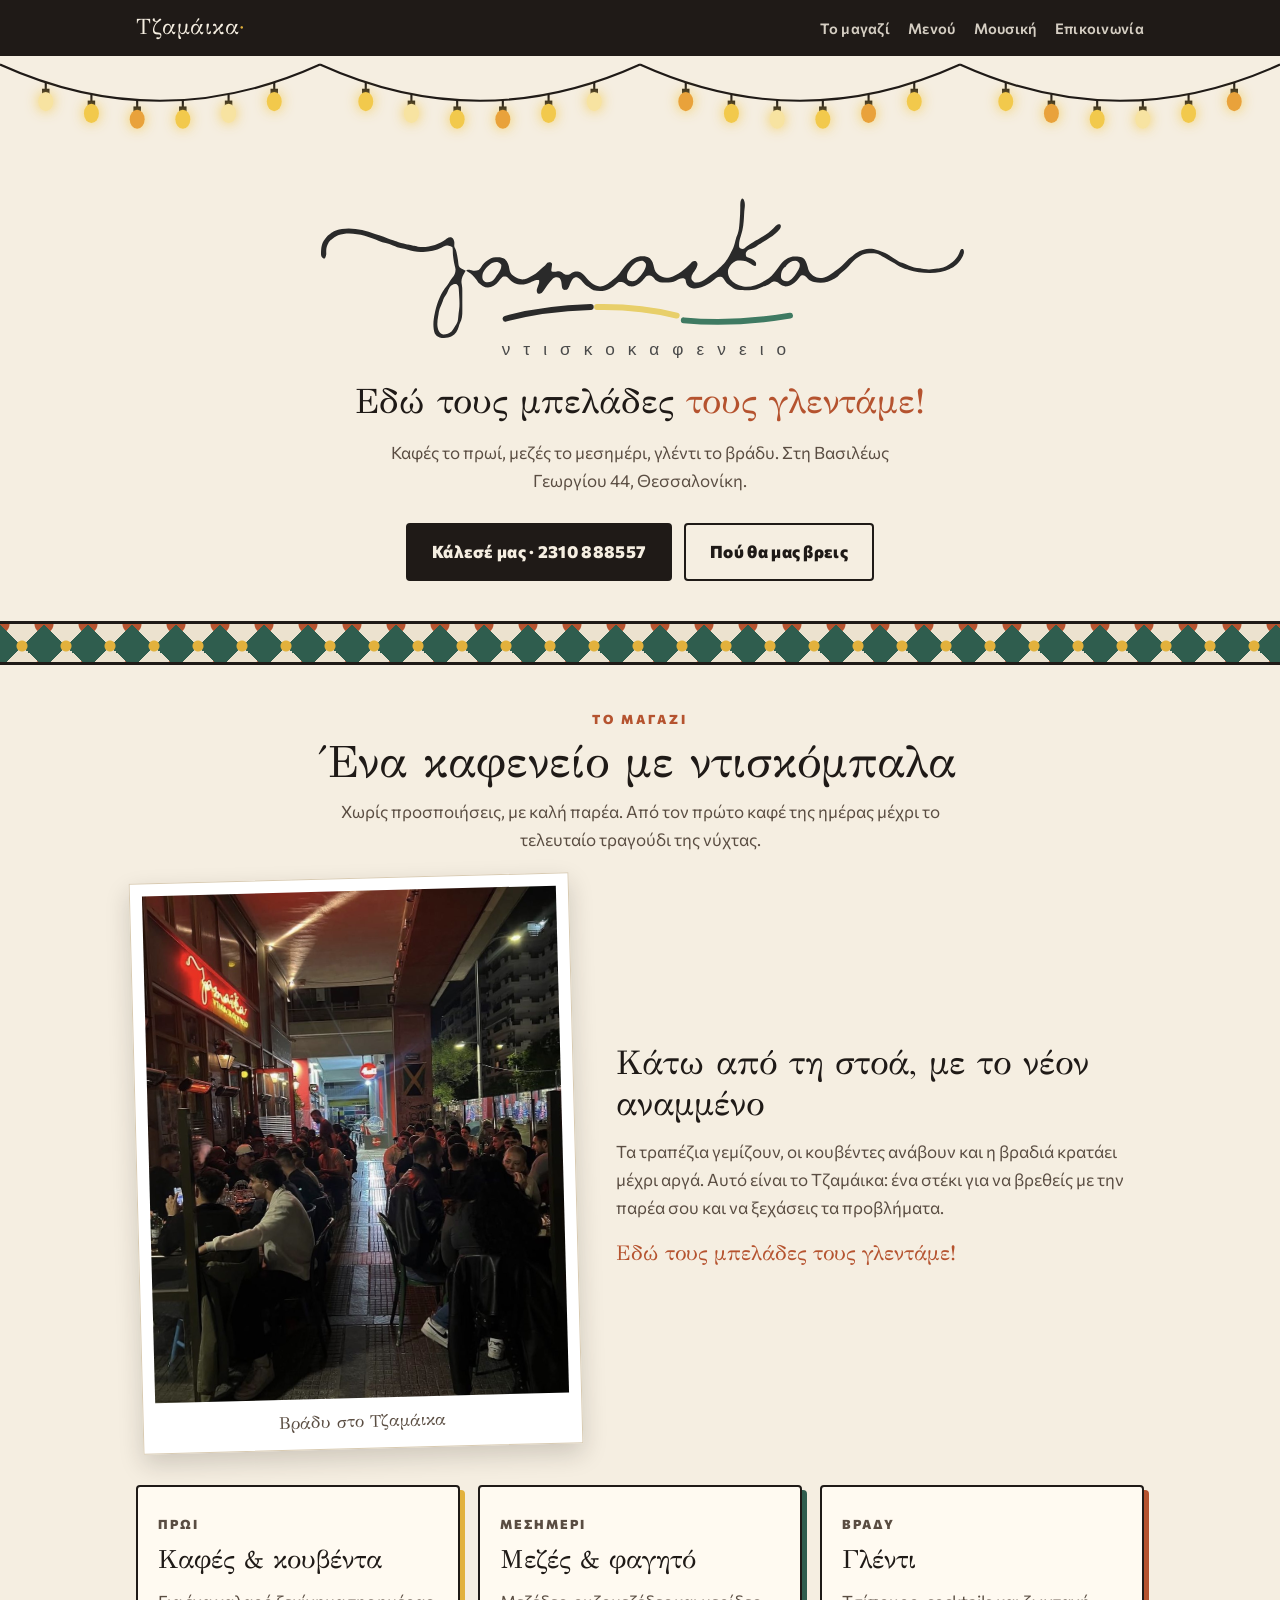
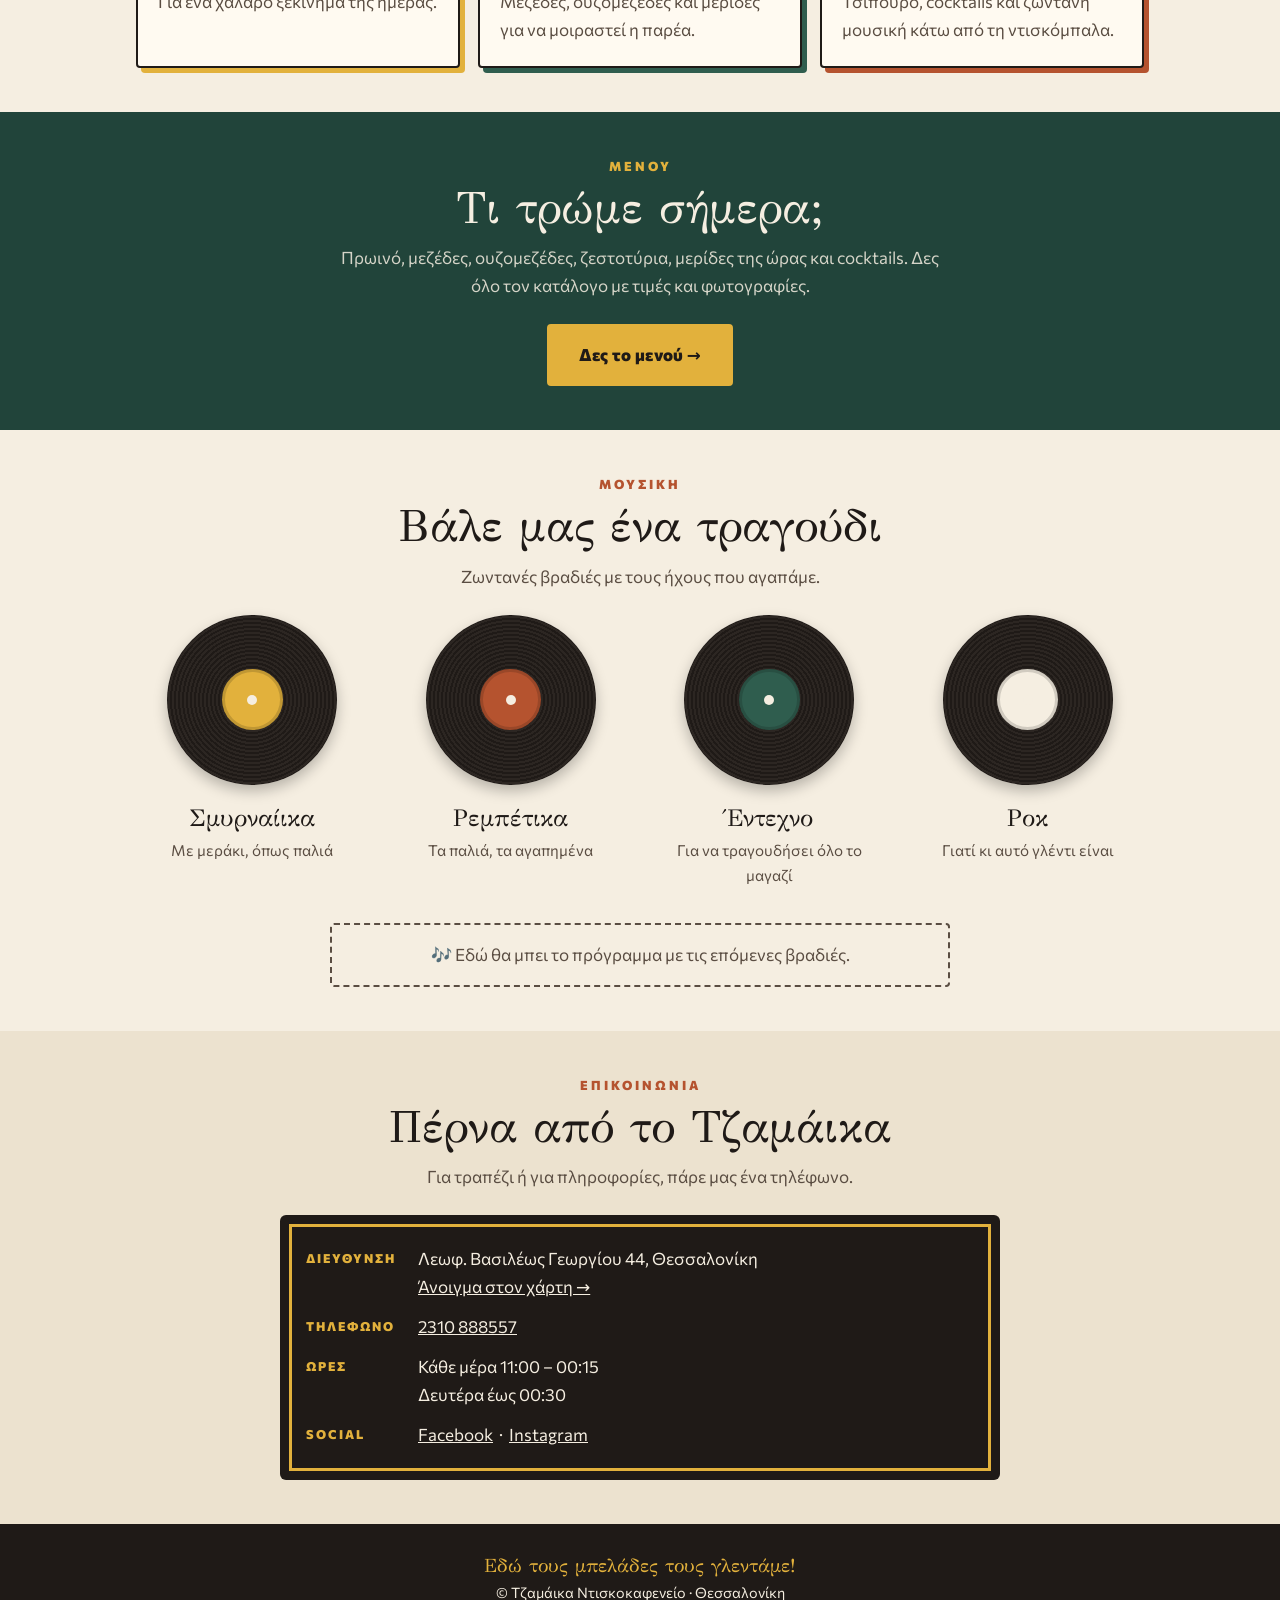
==== index.html @ 94d4e655 "Add files via upload" ====
<!doctype html>
<html lang="el">
<head>
<meta charset="utf-8">
<meta name="viewport" content="width=device-width, initial-scale=1">
<title>Τζαμάικα Ντισκοκαφενείο · Θεσσαλονίκη</title>
<meta name="description" content="Τζαμάικα ντισκοκαφενείο στη Λεωφ. Βασιλέως Γεωργίου 44, Θεσσαλονίκη. Καφές, μεζέδες, φαγητό και ζωντανή λαϊκή μουσική.">
<link rel="preconnect" href="https://fonts.googleapis.com">
<link rel="preconnect" href="https://fonts.gstatic.com" crossorigin>
<link href="https://fonts.googleapis.com/css2?family=GFS+Didot&family=Commissioner:wght@400;600;800&display=swap" rel="stylesheet">
<style>
:root{
    --plaster:#f5eee1; --plaster2:#ece2cf; --ink:#1f1a17; --ink2:#5a4d42;
    --mustard:#e2b13c; --green:#2f5d4e; --green-d:#21443a; --clay:#b5532f; --line:#d9cbb2;
  }
  *{box-sizing:border-box;margin:0;padding:0}
  html{scroll-behavior:smooth}
  body{font-family:"Commissioner",system-ui,sans-serif;background:var(--plaster);color:var(--ink);line-height:1.65;font-size:17px}
  a{color:inherit}
  .wrap{max-width:1040px;margin:0 auto;padding:0 16px}
  .serif{font-family:"GFS Didot",Georgia,serif}

  /* top bar */
  header{position:sticky;top:0;z-index:20;background:var(--ink);color:var(--plaster)}
  header .wrap{display:flex;align-items:center;justify-content:space-between;min-height:56px;gap:10px;flex-wrap:wrap}
  .brand{font-family:"GFS Didot",serif;font-size:1.35rem;text-decoration:none;letter-spacing:.5px}
  .brand b{color:var(--mustard);font-weight:400}
  nav{display:flex;gap:18px;flex-wrap:wrap}
  nav a{text-decoration:none;font-size:.92rem;font-weight:600;letter-spacing:.3px;opacity:.85}
  @media (max-width:520px){header .wrap{justify-content:center;padding-top:6px;padding-bottom:6px}.brand{display:none}nav{gap:14px;justify-content:center}nav a{font-size:.85rem}}
  nav a:hover{opacity:1;color:var(--mustard)}

  /* hero */
  .hero{position:relative;text-align:center;padding:0 0 40px;overflow:hidden}
  .lights{display:block;width:100%;height:90px}
  .lights .b{filter:drop-shadow(0 0 6px rgba(242,201,76,.9))}
  @media (prefers-reduced-motion:no-preference){
    .lights .b{animation:glow 2.4s ease-in-out infinite}
    .lights .b:nth-of-type(3n){animation-delay:.8s}
    .lights .b:nth-of-type(3n+1){animation-delay:1.6s}
  }
  @keyframes glow{50%{opacity:.55}}
  .logo{display:block;width:min(680px,100%);height:auto;margin:18px auto 6px}
  .motto{font-family:"GFS Didot",serif;font-size:clamp(1.5rem,4.5vw,2.2rem);margin:6px 0 8px}
  .motto em{color:var(--clay);font-style:normal}
  .sub{color:var(--ink2);max-width:560px;margin:0 auto 28px}
  .btns{display:flex;gap:12px;justify-content:center;flex-wrap:wrap}
  .btn{display:inline-block;padding:13px 24px;border-radius:4px;text-decoration:none;font-weight:800;letter-spacing:.3px;border:2px solid var(--ink)}
  .btn.primary{background:var(--ink);color:var(--plaster)}
  .btn.primary:hover{background:var(--green)}
  .btn.ghost:hover{background:var(--mustard)}

  /* cement tile band */
  .tiles{height:44px;background-color:var(--plaster2);
    background-image:
      radial-gradient(circle at 50% 50%,var(--mustard) 0 5px,transparent 6px),
      conic-gradient(from 45deg at 50% 50%,var(--green) 0 25%,transparent 0 50%,var(--green) 0 75%,transparent 0),
      radial-gradient(circle at 0 0,var(--clay) 0 9px,transparent 10px),
      radial-gradient(circle at 100% 0,var(--clay) 0 9px,transparent 10px),
      radial-gradient(circle at 0 100%,var(--clay) 0 9px,transparent 10px),
      radial-gradient(circle at 100% 100%,var(--clay) 0 9px,transparent 10px);
    background-size:44px 44px,44px 44px,44px 44px,44px 44px,44px 44px,44px 44px;
    border-top:3px solid var(--ink);border-bottom:3px solid var(--ink)}

  section{padding:44px 0}
  .kicker{display:block;text-align:center;font-size:.8rem;font-weight:800;letter-spacing:3px;text-transform:uppercase;color:var(--clay);margin-bottom:6px}
  h2{font-family:"GFS Didot",serif;font-weight:400;font-size:clamp(2rem,6vw,2.8rem);text-align:center;line-height:1.15}
  .lead{color:var(--ink2);text-align:center;max-width:620px;margin:10px auto 24px}

  /* about */
  .three{display:grid;grid-template-columns:repeat(auto-fit,minmax(230px,1fr));gap:18px}
  .moment{background:#fffaf1;border:2px solid var(--ink);border-radius:4px;padding:22px 20px;box-shadow:5px 5px 0 var(--mustard)}
  .moment:nth-child(2){box-shadow:5px 5px 0 var(--green)}
  .moment:nth-child(3){box-shadow:5px 5px 0 var(--clay)}
  .moment .when{font-size:.8rem;font-weight:800;letter-spacing:2px;text-transform:uppercase;color:var(--ink2)}
  .moment h3{font-family:"GFS Didot",serif;font-weight:400;font-size:1.6rem;margin:2px 0 6px}
  .moment p{color:var(--ink2)}

  /* menu board */
  .board-sec{background:var(--green-d)}
  .board-sec h2,.board-sec .lead{color:var(--plaster)}
  .board-sec .lead{opacity:.85}
  .board-sec .kicker{color:var(--mustard)}
  .board{background:var(--green);border:10px solid #6b4a2e;border-radius:6px;padding:28px 24px;color:var(--plaster);
    box-shadow:inset 0 0 40px rgba(0,0,0,.35),0 8px 24px rgba(0,0,0,.3);display:grid;grid-template-columns:repeat(auto-fit,minmax(300px,1fr));gap:26px 48px;max-width:860px;margin:0 auto}
  .board h3{font-family:"GFS Didot",serif;font-weight:400;font-size:1.6rem;color:var(--mustard);border-bottom:1px dashed rgba(245,238,225,.4);padding-bottom:4px;margin-bottom:10px}
  .item{display:flex;align-items:baseline;gap:8px;margin:6px 0}
  .item span:first-child{white-space:nowrap}
  .item .dots{flex:1;border-bottom:2px dotted rgba(245,238,225,.45);transform:translateY(-4px)}
  .item .price{color:var(--mustard);font-weight:600;white-space:nowrap}
  .note{font-size:.9rem;opacity:.75;text-align:center;margin-top:18px;color:var(--plaster)}

  /* music records */
  .records{display:grid;grid-template-columns:repeat(auto-fit,minmax(200px,1fr));gap:26px;justify-items:center}
  .rec{text-align:center}
  .disc{width:170px;height:170px;border-radius:50%;margin:0 auto 14px;position:relative;
    background:repeating-radial-gradient(circle,#1f1a17 0 2px,#2c2622 2px 4px);box-shadow:0 6px 14px rgba(0,0,0,.25)}
  .disc::after{content:"";position:absolute;inset:32%;border-radius:50%;background:var(--c);
    box-shadow:inset 0 0 0 3px rgba(0,0,0,.15)}
  .disc::before{content:"";position:absolute;left:50%;top:50%;width:10px;height:10px;margin:-5px;border-radius:50%;background:var(--plaster);z-index:1}
  .rec:hover .disc{transform:rotate(25deg);transition:transform .6s}
  .rec h3{font-family:"GFS Didot",serif;font-weight:400;font-size:1.5rem}
  .rec p{color:var(--ink2);font-size:.95rem}
  .soon{max-width:620px;margin:34px auto 0;text-align:center;border:2px dashed var(--ink2);border-radius:4px;padding:16px;color:var(--ink2)}

  /* contact sign */
  .contact-sec{background:var(--plaster2)}
  .sign{max-width:720px;margin:0 auto;background:var(--ink);color:var(--plaster);border-radius:6px;padding:30px 26px;
    outline:3px solid var(--mustard);outline-offset:-12px}
  .sign dl{display:grid;grid-template-columns:auto 1fr;gap:12px 22px}
  .sign dt{font-size:.78rem;font-weight:800;letter-spacing:2px;text-transform:uppercase;color:var(--mustard);padding-top:3px}
  .sign dd a{color:var(--plaster)}
  .sign dd a:hover{color:var(--mustard)}
  @media (max-width:520px){.sign dl{grid-template-columns:1fr;gap:2px}.sign dd{margin-bottom:12px}}

  footer{background:var(--ink);color:var(--plaster);text-align:center;padding:26px 0;font-size:.9rem}
  footer .serif{font-size:1.2rem;color:var(--mustard)}
  .sr{position:absolute;width:1px;height:1px;overflow:hidden;clip:rect(0 0 0 0);white-space:nowrap}
  .story{display:grid;grid-template-columns:minmax(0,5fr) minmax(0,6fr);gap:40px;align-items:center;margin:0 0 36px}
  .photo{background:#fff;padding:12px 12px 0;border:1px solid var(--line);box-shadow:0 10px 24px rgba(31,26,23,.18);transform:rotate(-1.5deg);max-width:440px;justify-self:center}
  .photo img{display:block;width:100%;height:auto}
  .photo figcaption{font-family:"GFS Didot",serif;text-align:center;padding:10px 0 12px;color:var(--ink2)}
  .story-text h3{font-family:"GFS Didot",serif;font-weight:400;font-size:clamp(1.6rem,4vw,2.1rem);line-height:1.2;margin-bottom:14px}
  .story-text p{color:var(--ink2);margin-bottom:14px}
  .story-text .sig{font-family:"GFS Didot",serif;font-size:1.3rem;color:var(--clay)}
  @media (max-width:760px){.story{grid-template-columns:1fr;gap:28px}.photo{transform:none}}

/* homepage menu teaser */
.teaser{text-align:center}
.menu-btn{background:var(--mustard);color:var(--ink);border-color:var(--mustard);font-size:1.05rem;padding:15px 30px}
.menu-btn:hover{background:var(--plaster);border-color:var(--plaster)}
nav a.on{color:var(--mustard);opacity:1}

/* menu page */
.page-head{text-align:center;padding:24px 0 20px}
.page-head .logo-sm{display:block;width:min(360px,80%);height:auto;margin:0 auto 10px}
.page-head h1{font-family:"GFS Didot",serif;font-weight:400;font-size:clamp(2.4rem,7vw,3.4rem);line-height:1.1}
.page-head p{color:var(--ink2);max-width:560px;margin:10px auto 0}
.cats{position:sticky;top:56px;z-index:10;background:var(--ink);padding:10px 0}
.cats .wrap{display:flex;gap:10px;justify-content:center;flex-wrap:wrap}
.cats a{color:var(--plaster);text-decoration:none;font-weight:600;font-size:.92rem;padding:6px 14px;border:1px solid rgba(245,238,225,.35);border-radius:999px}
.cats a:hover{background:var(--mustard);color:var(--ink);border-color:var(--mustard)}
.cat{padding:28px 0 8px;scroll-margin-top:120px}
.cat h2{margin-bottom:16px;font-size:clamp(1.7rem,5vw,2.2rem)}
.dishes{display:flex;flex-wrap:wrap;justify-content:center;gap:16px}
.dishes .dish{flex:1 1 240px;max-width:300px}
.dish{background:#fffaf1;border:2px solid var(--ink);border-radius:4px;overflow:hidden;display:flex;flex-direction:column}
.dish .pic{aspect-ratio:16/10;background:var(--plaster2);display:flex;align-items:center;justify-content:center;border-bottom:2px solid var(--ink);
  background-image:repeating-linear-gradient(45deg,transparent 0 14px,rgba(31,26,23,.05) 14px 28px);color:var(--ink2);font-size:.9rem}
.dish .pic img{width:100%;height:100%;object-fit:cover;display:block}
.dish .body{padding:10px 12px 12px;display:flex;flex-direction:column;gap:4px;flex:1}
.dish .row{display:flex;justify-content:space-between;align-items:baseline;gap:10px}
.dish h3{font-family:"GFS Didot",serif;font-weight:400;font-size:1.2rem;line-height:1.2}
.dish .price{font-weight:800;color:var(--clay);white-space:nowrap}
.dish p{color:var(--ink2);font-size:.93rem}
.back{text-align:center;padding:24px 0 40px}
@media (max-width:520px){.cats{top:auto;position:static}}

.cat.contact-sec{background:transparent}
.dish .pic{font-size:.8rem}

/* menu list rows */
.mlist{list-style:none;display:grid;grid-template-columns:repeat(auto-fit,minmax(min(100%,440px),1fr));gap:12px 28px;max-width:980px;margin:0 auto}
.mi{display:grid;grid-template-columns:64px 1fr auto;gap:12px;align-items:center;background:#fffaf1;border:1px solid var(--line);border-radius:6px;padding:8px 12px 8px 8px}
.mi.pop{border-color:var(--mustard);box-shadow:3px 3px 0 var(--mustard)}
.mi .th{width:64px;height:64px;border-radius:4px;overflow:hidden;background:var(--plaster2);background-image:radial-gradient(circle at 50% 50%,var(--mustard) 0 4px,transparent 5px),conic-gradient(from 45deg at 50% 50%,rgba(47,93,78,.35) 0 25%,transparent 0 50%,rgba(47,93,78,.35) 0 75%,transparent 0);background-size:32px 32px}
.mi .th img{width:100%;height:100%;object-fit:cover;display:block}
.mi .noimg{display:block;width:100%;height:100%;background:var(--plaster2);
  background-image:radial-gradient(circle at 50% 50%,var(--mustard) 0 4px,transparent 5px),conic-gradient(from 45deg at 50% 50%,rgba(47,93,78,.35) 0 25%,transparent 0 50%,rgba(47,93,78,.35) 0 75%,transparent 0);background-size:32px 32px}
.mi .nm{display:flex;flex-wrap:wrap;align-items:center;gap:6px;font-family:"GFS Didot",serif;font-size:1.12rem;line-height:1.25}
.mi .badge{font-family:"Commissioner",sans-serif;font-size:.68rem;font-weight:800;letter-spacing:.5px;text-transform:uppercase;background:var(--mustard);color:var(--ink);padding:2px 7px;border-radius:999px}
.mi p{color:var(--ink2);font-size:.86rem;line-height:1.4;margin-top:2px}
.mi .pr{font-weight:800;color:var(--clay);white-space:nowrap}
.cats a.drinks-chip{border-color:var(--mustard);color:var(--mustard)}
.drinks{margin-top:36px}
.dboard{grid-template-columns:repeat(auto-fit,minmax(min(100%,300px),1fr));max-width:1040px}
.dcol .item{font-size:.93rem}
.dcol .item span:first-child{white-space:normal}
</style>
</head>
<body>
<header>
  <div class="wrap">
    <a class="brand" href="#top">Τζαμάικα<b>·</b></a>
    <nav>
      <a href="#about">Το μαγαζί</a>
      <a href="menu.html">Μενού</a>
      <a href="#music">Μουσική</a>
      <a href="#contact">Επικοινωνία</a>
    </nav>
  </div>
</header>

<main id="top">
  <div class="hero">
    <svg class="lights" viewBox="0 0 1200 90" preserveAspectRatio="xMidYMin slice" aria-hidden="true"><path d="M0 8 Q150 76 300 8 M300 8 Q450 76 600 8 M600 8 Q750 76 900 8 M900 8 Q1050 76 1200 8" fill="none" stroke="#1f1a17" stroke-width="2"/><line x1="42.9" y1="24.7" x2="42.9" y2="32.7" stroke="#1f1a17" stroke-width="2"/><rect x="39.4" y="30.7" width="7" height="5" fill="#1f1a17"/><ellipse class="b" cx="42.9" cy="42.7" rx="7" ry="9" fill="#f7e3a1"/><line x1="85.7" y1="35.8" x2="85.7" y2="43.8" stroke="#1f1a17" stroke-width="2"/><rect x="82.2" y="41.8" width="7" height="5" fill="#1f1a17"/><ellipse class="b" cx="85.7" cy="53.8" rx="7" ry="9" fill="#f2c94c"/><line x1="128.6" y1="41.3" x2="128.6" y2="49.3" stroke="#1f1a17" stroke-width="2"/><rect x="125.1" y="47.3" width="7" height="5" fill="#1f1a17"/><ellipse class="b" cx="128.6" cy="59.3" rx="7" ry="9" fill="#e9a23b"/><line x1="171.4" y1="41.3" x2="171.4" y2="49.3" stroke="#1f1a17" stroke-width="2"/><rect x="167.9" y="47.3" width="7" height="5" fill="#1f1a17"/><ellipse class="b" cx="171.4" cy="59.3" rx="7" ry="9" fill="#f2c94c"/><line x1="214.3" y1="35.8" x2="214.3" y2="43.8" stroke="#1f1a17" stroke-width="2"/><rect x="210.8" y="41.8" width="7" height="5" fill="#1f1a17"/><ellipse class="b" cx="214.3" cy="53.8" rx="7" ry="9" fill="#f7e3a1"/><line x1="257.1" y1="24.7" x2="257.1" y2="32.7" stroke="#1f1a17" stroke-width="2"/><rect x="253.6" y="30.7" width="7" height="5" fill="#1f1a17"/><ellipse class="b" cx="257.1" cy="42.7" rx="7" ry="9" fill="#f2c94c"/><line x1="342.9" y1="24.7" x2="342.9" y2="32.7" stroke="#1f1a17" stroke-width="2"/><rect x="339.4" y="30.7" width="7" height="5" fill="#1f1a17"/><ellipse class="b" cx="342.9" cy="42.7" rx="7" ry="9" fill="#f2c94c"/><line x1="385.7" y1="35.8" x2="385.7" y2="43.8" stroke="#1f1a17" stroke-width="2"/><rect x="382.2" y="41.8" width="7" height="5" fill="#1f1a17"/><ellipse class="b" cx="385.7" cy="53.8" rx="7" ry="9" fill="#f7e3a1"/><line x1="428.6" y1="41.3" x2="428.6" y2="49.3" stroke="#1f1a17" stroke-width="2"/><rect x="425.1" y="47.3" width="7" height="5" fill="#1f1a17"/><ellipse class="b" cx="428.6" cy="59.3" rx="7" ry="9" fill="#f2c94c"/><line x1="471.4" y1="41.3" x2="471.4" y2="49.3" stroke="#1f1a17" stroke-width="2"/><rect x="467.9" y="47.3" width="7" height="5" fill="#1f1a17"/><ellipse class="b" cx="471.4" cy="59.3" rx="7" ry="9" fill="#e9a23b"/><line x1="514.3" y1="35.8" x2="514.3" y2="43.8" stroke="#1f1a17" stroke-width="2"/><rect x="510.8" y="41.8" width="7" height="5" fill="#1f1a17"/><ellipse class="b" cx="514.3" cy="53.8" rx="7" ry="9" fill="#f2c94c"/><line x1="557.1" y1="24.7" x2="557.1" y2="32.7" stroke="#1f1a17" stroke-width="2"/><rect x="553.6" y="30.7" width="7" height="5" fill="#1f1a17"/><ellipse class="b" cx="557.1" cy="42.7" rx="7" ry="9" fill="#f7e3a1"/><line x1="642.9" y1="24.7" x2="642.9" y2="32.7" stroke="#1f1a17" stroke-width="2"/><rect x="639.4" y="30.7" width="7" height="5" fill="#1f1a17"/><ellipse class="b" cx="642.9" cy="42.7" rx="7" ry="9" fill="#e9a23b"/><line x1="685.7" y1="35.8" x2="685.7" y2="43.8" stroke="#1f1a17" stroke-width="2"/><rect x="682.2" y="41.8" width="7" height="5" fill="#1f1a17"/><ellipse class="b" cx="685.7" cy="53.8" rx="7" ry="9" fill="#f2c94c"/><line x1="728.6" y1="41.3" x2="728.6" y2="49.3" stroke="#1f1a17" stroke-width="2"/><rect x="725.1" y="47.3" width="7" height="5" fill="#1f1a17"/><ellipse class="b" cx="728.6" cy="59.3" rx="7" ry="9" fill="#f7e3a1"/><line x1="771.4" y1="41.3" x2="771.4" y2="49.3" stroke="#1f1a17" stroke-width="2"/><rect x="767.9" y="47.3" width="7" height="5" fill="#1f1a17"/><ellipse class="b" cx="771.4" cy="59.3" rx="7" ry="9" fill="#f2c94c"/><line x1="814.3" y1="35.8" x2="814.3" y2="43.8" stroke="#1f1a17" stroke-width="2"/><rect x="810.8" y="41.8" width="7" height="5" fill="#1f1a17"/><ellipse class="b" cx="814.3" cy="53.8" rx="7" ry="9" fill="#e9a23b"/><line x1="857.1" y1="24.7" x2="857.1" y2="32.7" stroke="#1f1a17" stroke-width="2"/><rect x="853.6" y="30.7" width="7" height="5" fill="#1f1a17"/><ellipse class="b" cx="857.1" cy="42.7" rx="7" ry="9" fill="#f2c94c"/><line x1="942.9" y1="24.7" x2="942.9" y2="32.7" stroke="#1f1a17" stroke-width="2"/><rect x="939.4" y="30.7" width="7" height="5" fill="#1f1a17"/><ellipse class="b" cx="942.9" cy="42.7" rx="7" ry="9" fill="#f2c94c"/><line x1="985.7" y1="35.8" x2="985.7" y2="43.8" stroke="#1f1a17" stroke-width="2"/><rect x="982.2" y="41.8" width="7" height="5" fill="#1f1a17"/><ellipse class="b" cx="985.7" cy="53.8" rx="7" ry="9" fill="#e9a23b"/><line x1="1028.6" y1="41.3" x2="1028.6" y2="49.3" stroke="#1f1a17" stroke-width="2"/><rect x="1025.1" y="47.3" width="7" height="5" fill="#1f1a17"/><ellipse class="b" cx="1028.6" cy="59.3" rx="7" ry="9" fill="#f2c94c"/><line x1="1071.4" y1="41.3" x2="1071.4" y2="49.3" stroke="#1f1a17" stroke-width="2"/><rect x="1067.9" y="47.3" width="7" height="5" fill="#1f1a17"/><ellipse class="b" cx="1071.4" cy="59.3" rx="7" ry="9" fill="#f7e3a1"/><line x1="1114.3" y1="35.8" x2="1114.3" y2="43.8" stroke="#1f1a17" stroke-width="2"/><rect x="1110.8" y="41.8" width="7" height="5" fill="#1f1a17"/><ellipse class="b" cx="1114.3" cy="53.8" rx="7" ry="9" fill="#f2c94c"/><line x1="1157.1" y1="24.7" x2="1157.1" y2="32.7" stroke="#1f1a17" stroke-width="2"/><rect x="1153.6" y="30.7" width="7" height="5" fill="#1f1a17"/><ellipse class="b" cx="1157.1" cy="42.7" rx="7" ry="9" fill="#e9a23b"/></svg>
    <div class="wrap">
      <h1 class="sr">Τζαμάικα Ντισκοκαφενείο</h1>
      <svg xmlns="http://www.w3.org/2000/svg" viewBox="40 600 1740 520" class="logo" role="img" aria-label="Jamaika ντισκοκαφενείο">
<title>Jamaika ντισκοκαφενείο</title>
<g><path d="M0 0 C1.94 0.31 1.94 0.31 4 2 C8.19 9.79 7.8 18.66 6.51 27.25 C6 31 5.75 34.67 5.57 38.45 C5.5 39.88 5.43 41.31 5.35 42.74 C5.32 43.48 5.28 44.21 5.24 44.97 C4.35 62.38 3.1 78.87 -2.79 95.38 C-5.8 104.4 -8.79 115.44 -7 125 C-4.42 128.36 -2.79 128.84 1.31 129.69 C5.85 128.84 7.76 127.07 11.01 123.92 C14.97 120.1 19.18 117.19 23.98 114.5 C24.55 114.18 25.11 113.86 25.7 113.53 C26.9 112.85 28.11 112.17 29.32 111.49 C32.48 109.71 35.64 107.91 38.8 106.11 C39.43 105.75 40.05 105.39 40.69 105.03 C55.59 96.54 69.35 88.08 81.29 75.61 C81.82 75.06 82.35 74.51 82.9 73.94 C83.89 72.89 84.87 71.83 85.83 70.74 C88.41 67.99 90.03 66.99 93.72 66.04 C94.8 66.03 95.89 66.01 97 66 C99 68 99 68 99.5 71.12 C98.81 76.44 96.51 79.08 93 83 C92.72 83.32 92.72 83.32 91.31 84.93 C83.42 93.38 73.36 99.8 63.42 105.58 C59.82 107.69 56.32 109.95 52.8 112.21 C50.91 113.42 49.01 114.63 47.11 115.82 C46.16 116.42 45.22 117.01 44.25 117.62 C43.83 117.89 43.83 117.89 41.7 119.23 C40.25 120.18 38.81 121.14 37.44 122.2 C32.18 126.23 26.66 128.17 20.41 130.23 C15.17 132.1 12.56 133.78 10 139 C9.56 143.24 9.47 146.5 12 150 C14.39 151.09 16.65 151.98 19.12 152.81 C25.81 155.26 32.64 158.29 36 165 C36.19 168 36.19 168 36 171 C35.34 171.66 34.68 172.32 34 173 C29.17 172.77 26.7 171.34 23.12 168.19 C12.67 159.39 2.31 157.87 -11 159 C-14.46 159.81 -17.05 161.04 -20 163 C-20.69 163.41 -21.38 163.83 -22.1 164.25 C-28.95 168.76 -32.55 175.12 -35.38 182.69 C-37.12 191.94 -34.59 199.03 -29.79 207.01 C-22.36 216.67 -10.65 222.55 1 225 C1.44 225.1 1.44 225.1 3.68 225.63 C25.66 229.16 50.75 216.29 68.38 204.39 C78.27 197.15 85.46 187.57 92.43 177.64 C102.56 163.24 111.8 152.46 130 149 C133.15 148.65 136.27 148.52 139.44 148.5 C140.17 148.49 140.9 148.49 141.66 148.48 C147.59 148.62 153.21 149.8 157.95 153.54 C158.17 153.81 158.17 153.81 159.25 155.19 C159.69 155.72 160.13 156.25 160.58 156.79 C164.63 163.09 166.74 169.24 168.38 176.5 C170.87 186.53 173.64 191.94 182.38 197.81 C192.53 203.8 198.92 204.91 210.55 202.16 C219.82 199.46 226.79 195.21 234.35 189.28 C236.89 187.31 239.52 185.45 242.12 183.56 C251.64 176.36 259.99 168.05 268.34 159.57 C272.01 155.89 275.79 152.61 279.98 149.54 C282 148 283.74 146.33 285.56 144.56 C298.16 133.48 315.83 128.49 332.3 128.69 C338.46 129.21 343.97 131.1 349.75 133.19 C350.32 133.38 350.32 133.38 353.21 134.36 C362.24 137.5 370.86 141.01 378.44 146.94 C382.87 150.27 387.36 152.97 392.3 155.48 C394.5 156.72 396.33 157.98 398.33 159.5 C402 162.17 405.69 163.53 410 164.88 C415.7 166.75 420.92 168.88 426.25 171.62 C435.35 176.13 445.03 177.54 455 179 C455.5 179.07 455.5 179.07 458.06 179.45 C463.01 180.17 467.96 180.86 472.93 181.48 C473.71 181.58 474.5 181.68 475.31 181.79 C483.73 182.45 491.48 181.26 499.73 179.71 C501.86 179.32 504 178.94 506.14 178.57 C518.47 176.34 527.38 172.01 537 164 C537.58 163.56 538.17 163.13 538.77 162.68 C548.11 155.41 554.41 145.7 558.06 134.58 C559 132 559 132 561 130 C563.5 129.62 563.5 129.62 566 130 C568.35 133.6 568.25 136.31 567.66 140.45 C564.1 154.15 552.22 168.7 540.38 176.12 C538.6 177.11 536.8 178.07 535 179 C533.88 179.6 532.75 180.2 531.59 180.82 C503.45 195.28 456.83 192.46 427 183 C426.12 182.72 425.25 182.45 424.34 182.16 C413.85 178.77 404.14 175.08 394.94 168.94 C391.84 166.89 388.67 165.16 385.38 163.44 C381.45 161.36 377.7 159.2 374 156.75 C368.54 153.19 362.83 150.16 357.06 147.12 C356.14 146.64 355.21 146.15 354.26 145.64 C353.38 145.19 352.5 144.73 351.6 144.26 C350.81 143.85 350.02 143.44 349.21 143.01 C343.2 140.26 336.93 140.74 330.44 140.69 C329.31 140.66 328.18 140.63 327.01 140.6 C315.42 140.51 306.78 143.94 297.25 150.31 C296.9 150.54 296.9 150.54 295.12 151.67 C288.84 155.79 283.84 160.78 279 166.5 C271.23 175.48 262.72 184.63 252.93 191.41 C251 193 251 193 248.67 195.9 C246.03 199.15 242.92 201.38 239.38 203.56 C238.76 203.95 238.14 204.33 237.5 204.73 C220.44 215.17 203.53 218.14 184.06 213.69 C177.97 212.19 172.76 210.23 168.38 205.56 C167.79 204.95 167.21 204.34 166.61 203.71 C166.34 203.43 166.34 203.43 165 202 C160.24 197.12 160.24 197.12 155.62 196.69 C152 197 152 197 149.94 198.5 C148.85 199.9 147.78 201.3 146.74 202.73 C138.65 213.81 129.87 222.23 116 225 C106.79 226.09 101.25 222.85 94.12 217.31 C93.39 216.71 92.65 216.11 91.88 215.49 C88.3 212.66 85.3 212.43 80.82 212.46 C76.37 213.31 73.65 216.05 70.18 218.84 C65.82 221.8 61.32 223.24 56.34 224.84 C51.87 226.3 47.84 227.99 43.69 230.25 C32.77 235.9 20.98 235.33 9 235 C8.11 234.98 7.23 234.96 6.32 234.94 C3.52 234.87 0.73 234.79 -2.06 234.69 C-2.93 234.67 -3.8 234.64 -4.69 234.62 C-13.68 234.24 -19.99 231.47 -27.12 226.12 C-27.71 225.7 -28.29 225.28 -28.89 224.85 C-30.61 223.59 -32.31 222.3 -34 221 C-34.53 220.6 -35.07 220.2 -35.62 219.78 C-39.31 216.89 -41.67 213.84 -44.12 209.88 C-48.33 203.1 -48.33 203.1 -52 201 C-57.15 199.94 -61.76 200.72 -66.2 203.6 C-69.15 205.9 -71.86 208.46 -74.62 210.98 C-77.71 213.6 -80.98 215.58 -84.49 217.57 C-87 219 -87 219 -89.26 220.53 C-99.99 227.67 -114.12 231.89 -127 230 C-132.82 228.37 -137.17 225.76 -141 221 C-143 217.21 -143.62 213.17 -144.34 208.99 C-145 207 -145 207 -148 205 C-156.39 203.37 -162.01 206.79 -169 211 C-177.17 215.13 -185.21 215.23 -194.19 215.31 C-195.26 215.34 -196.33 215.37 -197.44 215.4 C-206.1 215.47 -214.47 214.09 -221.44 208.56 C-224 206 -224 206 -226 203.38 C-228.87 199.97 -231.64 198.44 -236.03 197.62 C-239.56 197.35 -242.02 197.31 -244.97 199.39 C-246.92 201.37 -248.68 203.42 -250.44 205.56 C-251.73 207.04 -253.04 208.52 -254.35 209.99 C-254.97 210.69 -255.6 211.39 -256.24 212.12 C-259.7 215.82 -263.6 218.54 -268 221 C-268.37 221.21 -268.37 221.21 -270.22 222.29 C-276.01 225.28 -281.56 225.96 -288 225 C-290.68 224.05 -292.74 222.71 -295 221 C-295.7 220.48 -296.41 219.97 -297.13 219.43 C-298.53 218.39 -299.92 217.34 -301.3 216.27 C-305.5 213.13 -309.94 213.45 -315 214 C-318.01 215.51 -320.17 217.22 -322.61 219.51 C-326.99 223.54 -331.54 226.75 -336.62 229.81 C-337.26 230.2 -337.89 230.58 -338.54 230.98 C-351.01 238.33 -366.18 238.36 -380 235 C-384.07 233.12 -387.45 230.72 -391 228 C-391.92 227.38 -392.85 226.75 -393.8 226.11 C-399.66 222.12 -404.25 217.76 -408.88 212.41 C-412.97 207.77 -416.63 203.74 -422.62 201.88 C-426.74 202.03 -428.64 202.59 -432 205 C-436.29 210.05 -438.78 216.61 -441.41 222.63 C-445.49 231.74 -445.49 231.74 -450 234 C-453.34 234.36 -455.27 234.49 -458.1 232.6 C-460.93 228.73 -461.02 224.81 -461.5 220.12 C-462.17 213.66 -462.78 209.08 -467 204 C-470.77 201.52 -474.35 201.82 -478.67 202.36 C-482.83 203.5 -485.08 206.29 -487.81 209.5 C-488.4 210.16 -488.99 210.82 -489.6 211.51 C-495.03 217.72 -499.72 224.42 -504.38 231.21 C-512.03 242.33 -512.03 242.33 -517.69 244.25 C-521 244 -521 244 -523.44 242.5 C-525.58 239.08 -525.3 237.02 -525 233 C-524.19 230.07 -523.12 227.27 -522 224.44 C-520.06 219.5 -518.47 215.42 -519 210 C-520 209 -520 209 -523.17 208.79 C-527.14 209.01 -529.61 209.79 -533.21 211.41 C-534.37 211.9 -535.52 212.4 -536.71 212.91 C-537.92 213.44 -539.13 213.96 -540.38 214.5 C-555.56 220.81 -567.17 222.93 -582.97 216.48 C-588.82 213.62 -593.06 210.26 -597.19 205.25 C-599.57 202.36 -601.19 200.73 -605 200 C-608.45 199.77 -609.93 199.69 -613 201 C-617.02 204.59 -620.26 208.79 -623.59 213.01 C-630.19 221.15 -639.73 227.04 -650.28 228.27 C-659.61 227.93 -668.39 221.07 -675 215 C-676.6 212.81 -678.1 210.65 -679.56 208.38 C-685.38 199.82 -692.77 192.8 -701.89 187.82 C-702.92 187.22 -703.94 186.62 -705 186 C-705 185.34 -705 184.68 -705 184 C-701.82 182.41 -698.47 182.72 -695 183 C-694.03 183.33 -693.06 183.66 -692.06 184 C-686.11 185.94 -679.71 185.73 -673.9 183.3 C-669.87 180.54 -667.6 176.04 -665 172 C-658.78 163.16 -647.25 154.14 -636.64 151.33 C-627.01 150.12 -615.17 148.85 -607 155 C-599.03 161.97 -596.65 171.16 -595.13 181.24 C-593.88 189.02 -591.24 193.47 -584.94 198.12 C-584.65 198.34 -584.65 198.34 -583.18 199.44 C-574.95 205.4 -567.27 208.29 -557 207 C-552.44 205.56 -548.23 203.59 -543.94 201.5 C-542.83 200.99 -541.72 200.49 -540.58 199.97 C-531.01 195.45 -523.21 189.62 -515.94 181.94 C-512.16 178.06 -508.24 174.76 -503.9 171.53 C-501.54 169.63 -499.84 167.39 -498 165 C-495.34 163.05 -494.21 162.99 -490.88 163.19 C-488 164 -488 164 -486 167 C-485.99 168.95 -485.99 168.95 -486.31 171.12 C-486.37 171.52 -486.37 171.52 -486.64 173.51 C-486.76 174.33 -486.88 175.15 -487 176 C-487.22 177.64 -487.43 179.29 -487.62 180.94 C-487.72 181.67 -487.82 182.4 -487.91 183.15 C-488 185 -488 185 -487 187 C-485.07 187.45 -485.07 187.45 -482.69 187.69 C-482.3 187.73 -482.3 187.73 -480.32 187.95 C-477.98 188 -476.26 187.6 -474 187 C-469.04 186.5 -465.2 186.35 -460.75 188.75 C-458.92 190.25 -457.08 191.75 -455.25 193.25 C-450.73 195.68 -447.02 196.04 -442 195 C-439.63 193.65 -437.53 192.1 -435.35 190.48 C-429.89 187.04 -423.44 186.47 -417.19 187.62 C-409.82 189.71 -405.65 194.26 -401 200 C-391.21 211.9 -379.93 223.3 -363.92 225.25 C-353.57 225.81 -345.65 220.51 -337.94 214.19 C-336.45 212.99 -334.96 211.8 -333.46 210.61 C-332.73 210.01 -332 209.41 -331.25 208.8 C-329.73 207.58 -328.19 206.4 -326.64 205.23 C-321.79 201.61 -317.95 197.99 -314.38 193.12 C-313.91 192.51 -313.44 191.9 -312.96 191.27 C-311.63 189.52 -310.31 187.76 -309 186 C-295.87 168.61 -283 152.56 -260.35 148.28 C-250.68 147.12 -244.17 147.73 -235.94 152.94 C-229.46 158.78 -226.84 167.49 -225.38 175.81 C-223.62 185.63 -220.17 191.16 -212 197 C-202.9 202.84 -195.44 204.58 -184.85 202.33 C-163.01 196.27 -146.49 181.98 -131.09 166.02 C-130.79 165.71 -130.79 165.71 -129.25 164.11 C-128.71 163.54 -128.17 162.97 -127.62 162.39 C-124.86 160.03 -122.53 159.8 -119 160 C-115.91 161.95 -115.15 163.6 -113.88 167 C-113.09 175.99 -121.73 186.02 -126.36 193.38 C-129.24 197.98 -129.96 201.61 -129 207 C-126.97 210.38 -124.55 213.22 -121 215 C-109.53 216.58 -98.78 210.3 -89.83 203.67 C-87.16 201.63 -84.53 199.55 -81.9 197.46 C-79 195.23 -75.97 193.22 -72.94 191.19 C-68.73 188.31 -65.08 185.4 -61.61 181.68 C-59.29 179.26 -56.75 177.13 -54.19 174.97 C-48.2 169.58 -43.34 164.07 -38.94 157.31 C-38.68 156.92 -38.68 156.92 -37.36 154.91 C-33.4 148.81 -30.04 142.6 -27 136 C-26.43 134.9 -25.86 133.8 -25.27 132.67 C-21.08 124.52 -18.72 116.52 -16.78 107.57 C-15.48 101.67 -13.79 96.32 -11.11 90.86 C-7.75 82.22 -7.29 72.65 -6.44 63.5 C-6.37 62.82 -6.31 62.14 -6.24 61.44 C-5.04 48.72 -4.55 36.03 -4.38 23.26 C-4.11 6.17 -4.11 6.17 0 0 Z M-286.39 179.33 C-291.94 186.95 -295.51 194.43 -294 204 C-292.96 207.24 -292.09 208.43 -289.08 210 C-283.93 211.99 -279.4 212.5 -274 211 C-271.52 209.43 -269.63 208.06 -267.5 206.12 C-266.94 205.63 -266.38 205.14 -265.81 204.64 C-260.7 200 -256.69 194.83 -253 189 C-252.41 188.07 -251.82 187.15 -251.22 186.19 C-247.29 179.81 -244.8 174.64 -246 167 C-247.71 163.93 -249.81 161.59 -253 160 C-268.02 158.33 -278.05 168.32 -286.39 179.33 Z M114 171 C113.68 171.69 113.36 172.38 113.03 173.09 C111.72 175.51 110.43 175.81 108 177 C101.96 184.23 99.56 191.07 99.75 200.44 C100.18 204.78 101.8 206.95 105 209.75 C109.03 212.27 113.36 212.68 118 212 C130.89 206.7 141.17 189.95 146.69 177.5 C148.14 173.34 148.42 170.27 147 166 C143.65 162.05 141.68 160.15 136.5 159.69 C127.52 159.85 119.89 164.42 114 171 Z M-659 184 C-663.5 190.73 -665.31 196.91 -664 205 C-662.66 209.33 -660.65 211.6 -656.75 214 C-650.56 215.65 -646.08 214.76 -640.44 212.06 C-635.03 208.83 -632.33 204.2 -629 199 C-627.61 197.12 -626.22 195.24 -624.81 193.38 C-619.61 186.26 -615.06 179.12 -616 170 C-618.84 166.35 -621.51 164.12 -626 163 C-640.46 161.5 -650.8 173.25 -659 184 Z " fill="#2a2a2a" transform="translate(1171,688)"/><path d="M0 0 C4.21 1.49 8.44 2.87 12.68 4.25 C18.9 6.3 25.04 8.54 31.16 10.88 C36.82 13.03 42.54 14.94 48.3 16.79 C50.24 17.45 52.17 18.14 54.04 18.96 C62.3 22.56 70.91 24.25 79.68 26.12 C81.25 26.46 82.81 26.81 84.37 27.15 C88.91 28.14 93.45 29.1 98 30.06 C98.71 30.21 99.42 30.36 100.15 30.52 C102.18 30.94 104.2 31.36 106.23 31.78 C106.8 31.9 106.8 31.9 109.71 32.5 C134.01 36.65 161.64 27.1 181.43 13.31 C182.26 12.72 183.08 12.12 183.93 11.51 C187.8 8.79 191.34 8.29 196 9.06 C200.11 11.92 201.72 14.86 202.74 19.76 C203.13 23.24 202.94 26.67 202.68 30.15 C202.99 33 203.51 34.23 204.84 36.69 C207.54 41.75 208.54 46.97 209.62 52.56 C209.84 53.61 210.05 54.67 210.27 55.75 C211.73 63.12 212.79 70.44 213.44 77.92 C214.07 81.46 214.71 83.28 217 86.06 C219.44 87.74 222.02 89.06 224.68 90.37 C225.04 90.55 225.04 90.55 226.81 91.46 C228.53 92.34 230.26 93.2 232 94.06 C231.45 94.96 230.91 95.85 230.35 96.77 C224.12 107.22 218.95 116.74 222 129.22 C223.52 136.74 223.31 144.35 223.3 151.99 C223.3 153.62 223.31 155.26 223.31 156.89 C223.32 160.31 223.32 163.73 223.31 167.14 C223.31 171.49 223.32 175.83 223.35 180.17 C223.36 183.55 223.36 186.93 223.36 190.3 C223.36 191.9 223.37 193.5 223.38 195.1 C223.44 206.81 222.97 218.28 217.09 228.71 C215.86 231.36 215.08 234.06 214.29 236.86 C211.15 247.95 206.2 256.07 196 262.06 C187.33 266.5 174.81 267.42 165.43 265 C160.06 262.98 155.57 260.2 152.94 254.95 C147.02 238.54 149.19 218.71 153 202.06 C153.24 200.91 153.48 199.77 153.74 198.59 C159.03 176.34 168.41 149.93 184 132.69 C186.46 129.92 188.12 127.1 189.81 123.81 C192.04 119.52 194.56 115.99 197.68 112.31 C203.36 105.57 205.7 99.9 206 91.06 C205.66 88.28 204.98 85.64 204.25 82.94 C202.5 75.81 201.25 68.71 200.31 61.44 C200.18 60.46 200.05 59.49 199.92 58.49 C199.36 54.04 198.93 49.68 198.94 45.18 C198.95 41.37 198.92 37.79 198 34.06 C194.97 31.19 192.06 30.59 188 30.06 C187.28 29.9 186.56 29.74 185.83 29.58 C179.81 28.81 175.88 31.72 170.91 34.78 C156.35 43.44 139.6 45.29 123 46.06 C121.7 46.13 120.4 46.2 119.06 46.28 C106.12 46.64 93.94 43.47 81.63 39.89 C77.04 38.57 72.53 37.58 67.81 36.81 C60.04 35.37 53.05 32.45 45.76 29.46 C39.62 26.98 33.56 24.98 27.12 23.44 C21.18 22 15.66 20.26 10.06 17.81 C-20.8 4.5 -61.36 -8.31 -94.63 3.12 C-101.48 5.91 -106.55 10.17 -112 15.06 C-112.87 15.69 -113.73 16.32 -114.62 16.97 C-117.38 19.39 -118.61 21.57 -120.19 24.87 C-120.68 25.87 -121.17 26.87 -121.67 27.89 C-124.73 35.16 -125.2 41.04 -124.84 48.74 C-124.7 53.97 -125.55 57.42 -128 62.06 C-129.88 63.31 -129.88 63.31 -132 63.06 C-135.58 60.07 -137.72 57.82 -138.21 53.06 C-138.46 39.74 -137.57 24.77 -129 14.06 C-128.69 13.63 -128.69 13.63 -127.12 11.46 C-122.99 5.97 -118.78 1.75 -113 -1.94 C-112.1 -2.54 -111.19 -3.14 -110.25 -3.75 C-103.34 -8.07 -97.02 -10.55 -89 -11.94 C-87.84 -12.15 -86.67 -12.37 -85.46 -12.59 C-56.31 -17.13 -27.31 -9.76 0 0 Z M191.56 135.58 C189.1 139.49 187.38 143.72 185.71 148.02 C184.2 151.78 182.54 154.8 180 157.98 C176.73 162.15 175.09 166.38 173.43 171.37 C172.85 173.06 172.26 174.75 171.67 176.44 C171.38 177.25 171.1 178.05 170.81 178.87 C169.8 181.59 168.56 184.16 167.25 186.75 C164.34 192.91 163.33 199.4 162.31 206.08 C162.02 207.92 161.7 209.76 161.37 211.6 C159.35 223.81 157.08 239.27 164.36 250.08 C167.1 253.55 169.52 256.25 174 257.06 C182.13 257.28 189.58 254.94 195.75 249.53 C199.23 245.69 201.83 241.26 204.41 236.78 C206 234.06 206 234.06 207.23 232.36 C211.25 226.66 212.05 221.48 212.68 214.62 C212.8 213.57 212.91 212.51 213.03 211.42 C213.26 209.3 213.48 207.17 213.69 205.04 C213.96 202.4 214.28 199.77 214.62 197.13 C214.72 196.4 214.81 195.66 214.91 194.9 C215 194.21 215.09 193.52 215.18 192.81 C216.66 181.42 215.97 169.98 215.31 158.55 C215.23 157.09 215.15 155.64 215.08 154.18 C214.12 134.5 214.12 134.5 209.12 129 C202.09 125.9 196.05 130.1 191.56 135.58 Z " fill="#2a2a2a" transform="translate(232.0029296875,778.939453125)"/></g>
<g fill="none" stroke-width="15" stroke-linecap="round">
<path d="M566 996 Q660 970 784 966" stroke="#2a2a2a"/>
<path d="M800 966 Q910 964 1004 988" stroke="#e8cf6a"/>
<path d="M1022 1000 Q1150 1012 1294 988" stroke="#3f7a62"/>
</g>
<text x="556" y="1090" font-family="Helvetica, Arial, sans-serif" font-size="44" fill="#4a4a4a" textLength="728" lengthAdjust="spacing">ντισκοκαφενειο</text>
</svg>
      <p class="motto">Εδώ τους μπελάδες <em>τους γλεντάμε!</em></p>
      <p class="sub">Καφές το πρωί, μεζές το μεσημέρι, γλέντι το βράδυ. Στη Βασιλέως Γεωργίου 44, Θεσσαλονίκη.</p>
      <div class="btns">
        <a class="btn primary" href="tel:+302310888557">Κάλεσέ μας · 2310 888557</a>
        <a class="btn ghost" href="#contact">Πού θα μας βρεις</a>
      </div>
    </div>
  </div>

  <div class="tiles" aria-hidden="true"></div>

  <section id="about">
    <div class="wrap">
      <span class="kicker">Το μαγαζί</span>
      <h2>Ένα καφενείο με ντισκόμπαλα</h2>
      <p class="lead">Χωρίς προσποιήσεις, με καλή παρέα. Από τον πρώτο καφέ της ημέρας μέχρι το τελευταίο τραγούδι της νύχτας.</p>
      <div class="story">
        <figure class="photo">
          <img src="[data-uri]" width="1000" height="1225" loading="lazy" alt="Βράδυ στο Τζαμάικα: γεμάτα τραπέζια κάτω από τη στοά, με τη φωτεινή επιγραφή του μαγαζιού">
          <figcaption>Βράδυ στο Τζαμάικα</figcaption>
        </figure>
        <div class="story-text">
          <h3>Κάτω από τη στοά, με το νέον αναμμένο</h3>
          <p>Τα τραπέζια γεμίζουν, οι κουβέντες ανάβουν και η βραδιά κρατάει μέχρι αργά. Αυτό είναι το Τζαμάικα: ένα στέκι για να βρεθείς με την παρέα σου και να ξεχάσεις τα προβλήματα.</p>
          <p class="sig">Εδώ τους μπελάδες τους γλεντάμε!</p>
        </div>
      </div>
      <div class="three">
        <div class="moment"><span class="when">Πρωί</span><h3>Καφές & κουβέντα</h3><p>Για ένα χαλαρό ξεκίνημα της ημέρας.</p></div>
        <div class="moment"><span class="when">Μεσημέρι</span><h3>Μεζές & φαγητό</h3><p>Μεζέδες, ουζομεζέδες και μερίδες για να μοιραστεί η παρέα.</p></div>
        <div class="moment"><span class="when">Βράδυ</span><h3>Γλέντι</h3><p>Τσίπουρο, cocktails και ζωντανή μουσική κάτω από τη ντισκόμπαλα.</p></div>
      </div>
    </div>
  </section>

  <section id="menu" class="board-sec">
    <div class="wrap teaser">
      <span class="kicker">Μενού</span>
      <h2>Τι τρώμε σήμερα;</h2>
      <p class="lead">Πρωινό, μεζέδες, ουζομεζέδες, ζεστοτύρια, μερίδες της ώρας και cocktails. Δες όλο τον κατάλογο με τιμές και φωτογραφίες.</p>
      <a class="btn menu-btn" href="menu.html">Δες το μενού →</a>
    </div>
  </section>

  <section id="music">
    <div class="wrap">
      <span class="kicker">Μουσική</span>
      <h2>Βάλε μας ένα τραγούδι</h2>
      <p class="lead">Ζωντανές βραδιές με τους ήχους που αγαπάμε.</p>
      <div class="records">
        <div class="rec"><div class="disc" style="--c:var(--mustard)"></div><h3>Σμυρναίικα</h3><p>Με μεράκι, όπως παλιά</p></div>
        <div class="rec"><div class="disc" style="--c:var(--clay)"></div><h3>Ρεμπέτικα</h3><p>Τα παλιά, τα αγαπημένα</p></div>
        <div class="rec"><div class="disc" style="--c:var(--green)"></div><h3>Έντεχνο</h3><p>Για να τραγουδήσει όλο το μαγαζί</p></div>
        <div class="rec"><div class="disc" style="--c:var(--plaster)"></div><h3>Ροκ</h3><p>Γιατί κι αυτό γλέντι είναι</p></div>
      </div>
      <div class="soon">🎶 Εδώ θα μπει το πρόγραμμα με τις επόμενες βραδιές.</div>
    </div>
  </section>

  <section id="contact" class="contact-sec">
    <div class="wrap">
      <span class="kicker">Επικοινωνία</span>
      <h2>Πέρνα από το Τζαμάικα</h2>
      <p class="lead">Για τραπέζι ή για πληροφορίες, πάρε μας ένα τηλέφωνο.</p>
      <div class="sign">
        <dl>
          <dt>Διεύθυνση</dt>
          <dd>Λεωφ. Βασιλέως Γεωργίου 44, Θεσσαλονίκη<br>
            <a href="https://www.google.com/maps/search/?api=1&query=%CE%92%CE%B1%CF%83%CE%B9%CE%BB%CE%AD%CF%89%CF%82+%CE%93%CE%B5%CF%89%CF%81%CE%B3%CE%AF%CE%BF%CF%85+44+%CE%98%CE%B5%CF%83%CF%83%CE%B1%CE%BB%CE%BF%CE%BD%CE%AF%CE%BA%CE%B7" target="_blank" rel="noopener">Άνοιγμα στον χάρτη →</a></dd>
          <dt>Τηλέφωνο</dt>
          <dd><a href="tel:+302310888557">2310 888557</a></dd>
          <dt>Ώρες</dt>
          <dd>Κάθε μέρα 11:00 – 00:15<br>Δευτέρα έως 00:30</dd>
          <dt>Social</dt>
          <dd><a href="https://www.facebook.com/jamaicaskg/" target="_blank" rel="noopener">Facebook</a> &nbsp;·&nbsp; <a href="https://www.instagram.com/jamaica_skg/" target="_blank" rel="noopener">Instagram</a></dd>
        </dl>
      </div>
    </div>
  </section>
</main>

<footer>
  <div class="wrap">
    <div class="serif">Εδώ τους μπελάδες τους γλεντάμε!</div>
    <div>© Τζαμάικα Ντισκοκαφενείο · Θεσσαλονίκη</div>
  </div>
</footer>
</body>
</html>
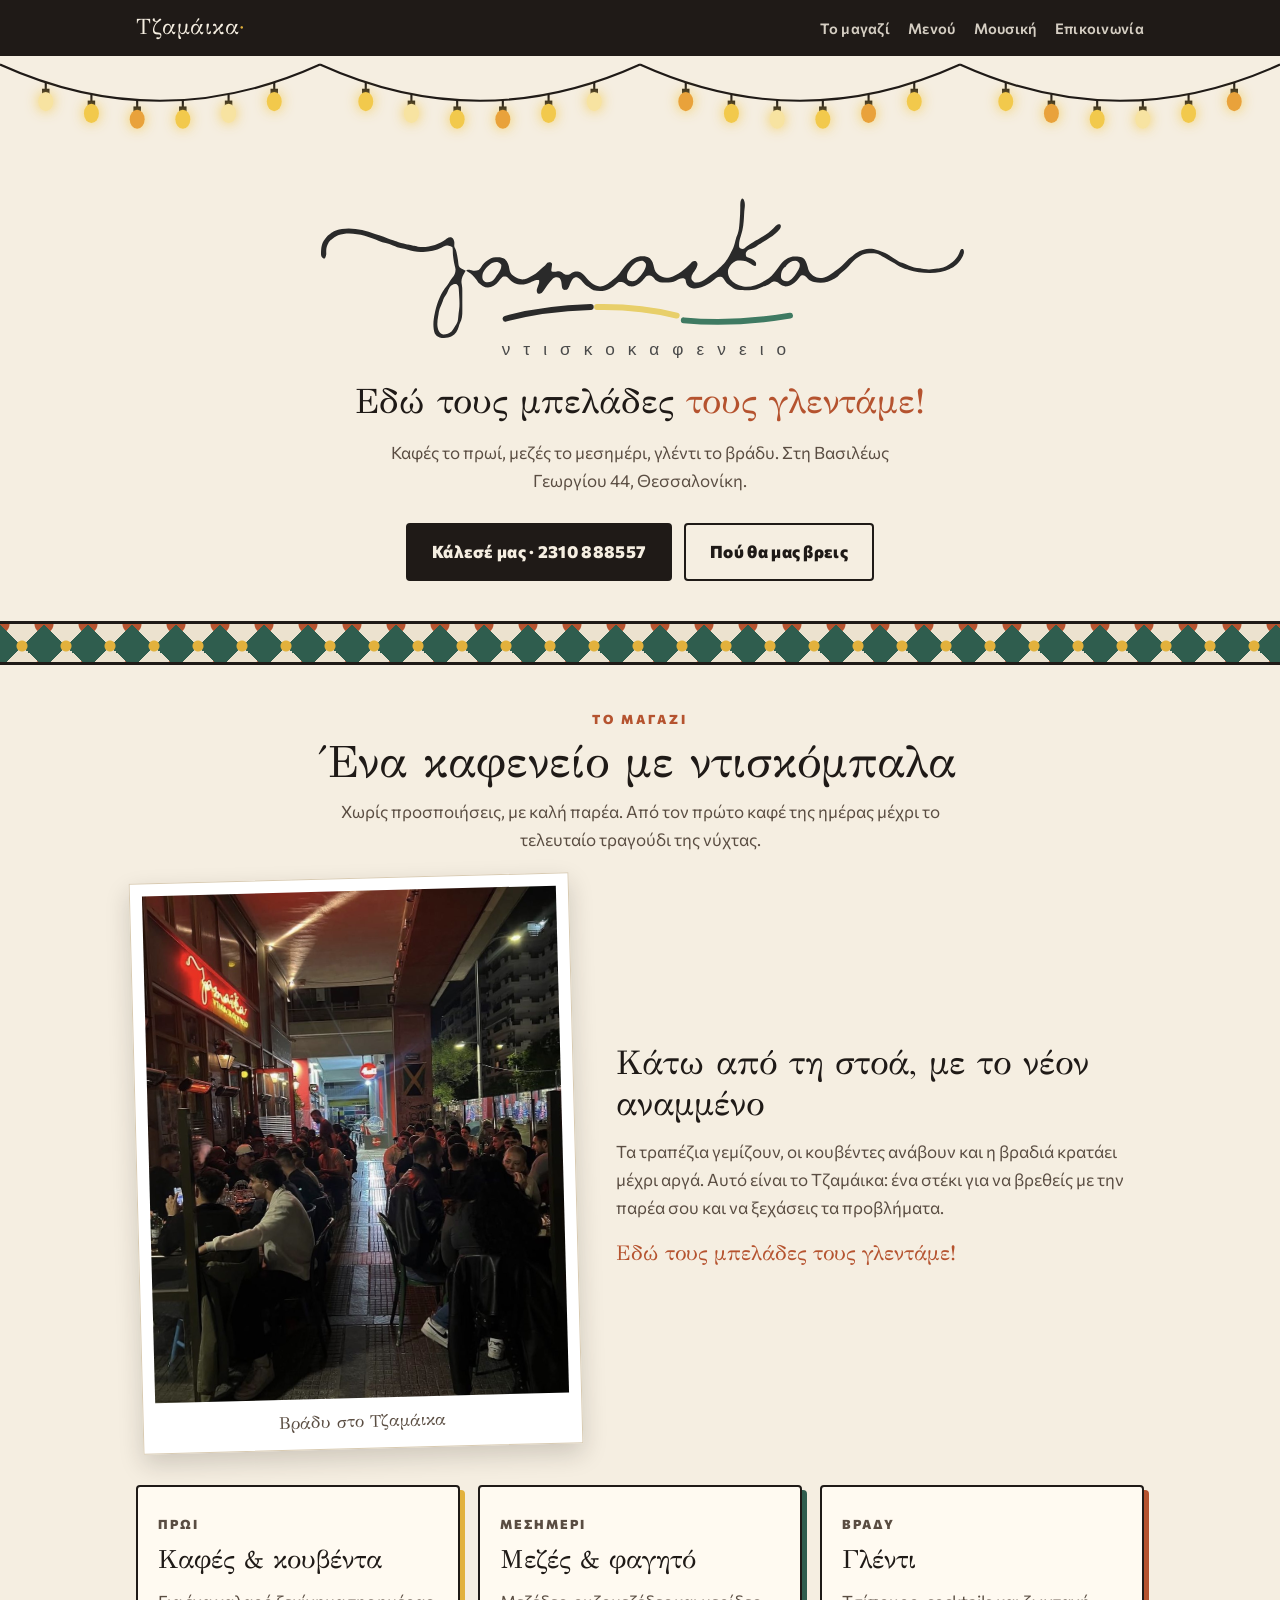
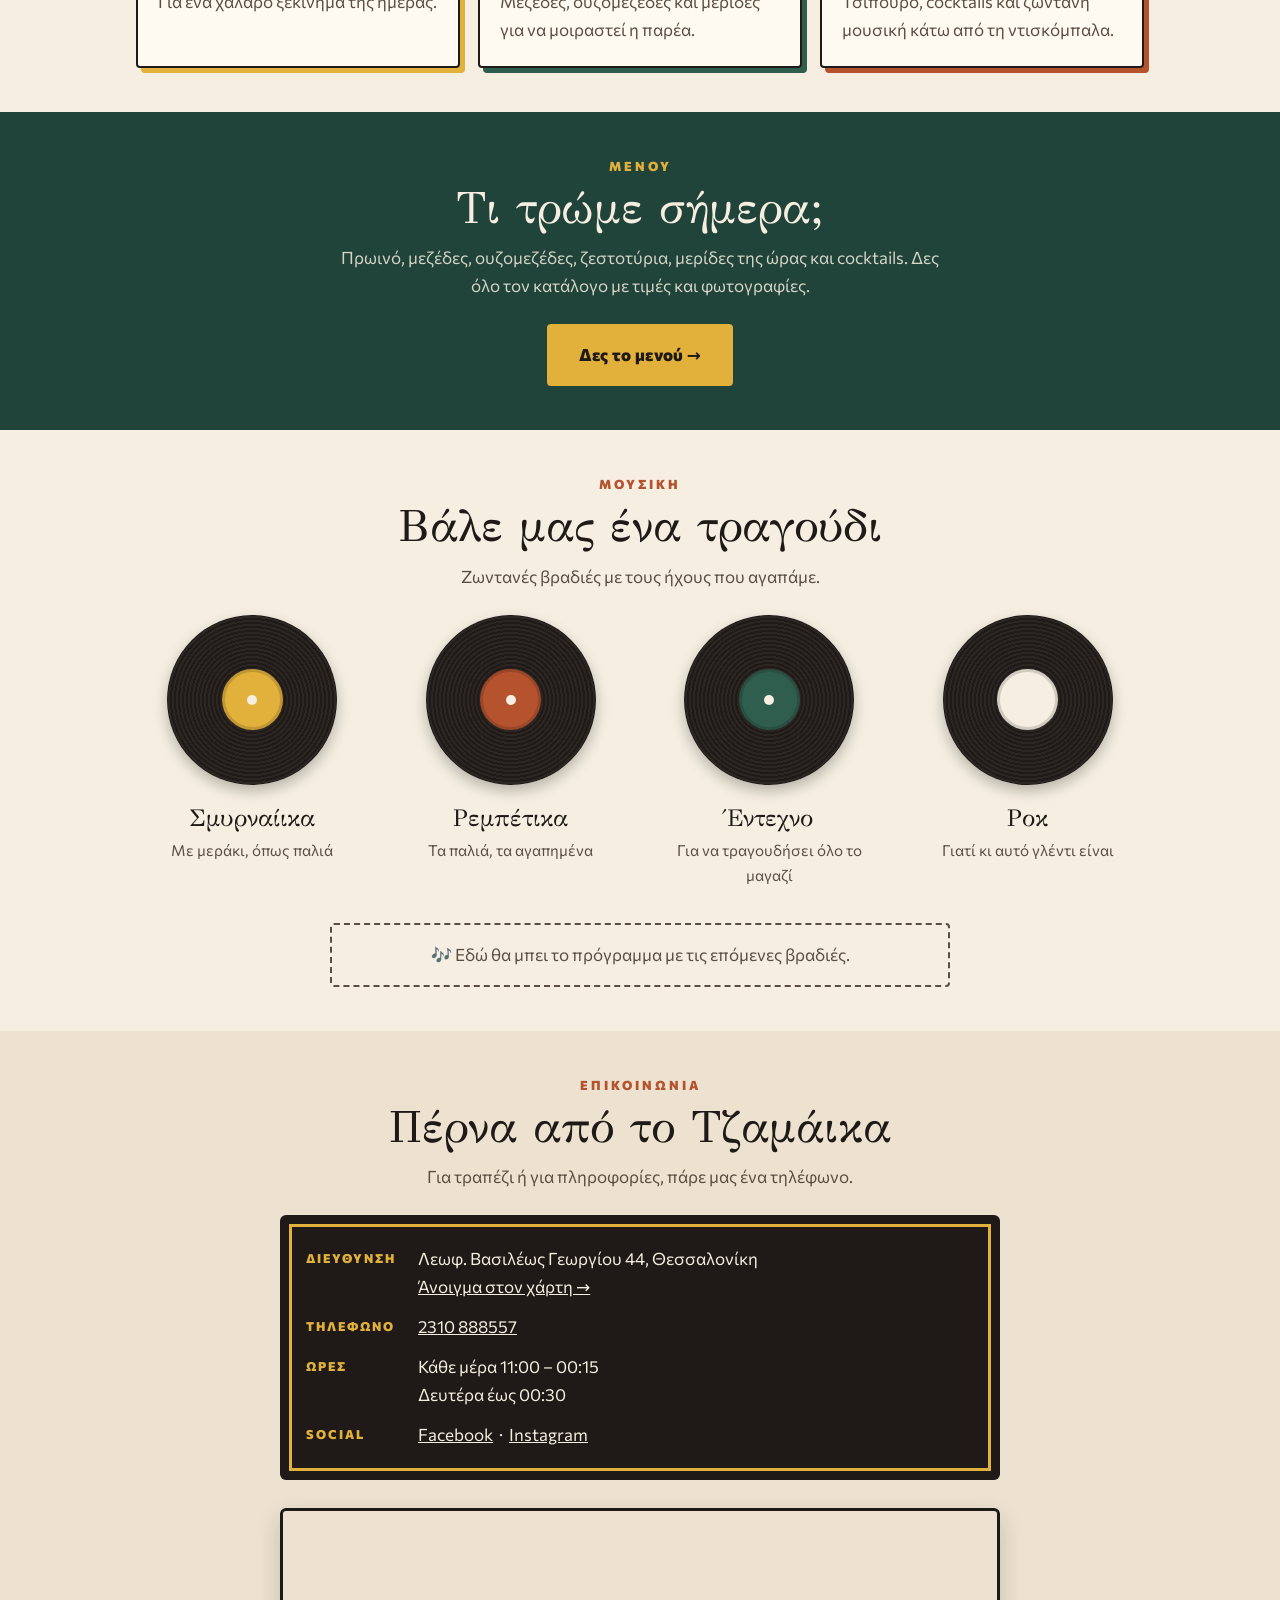
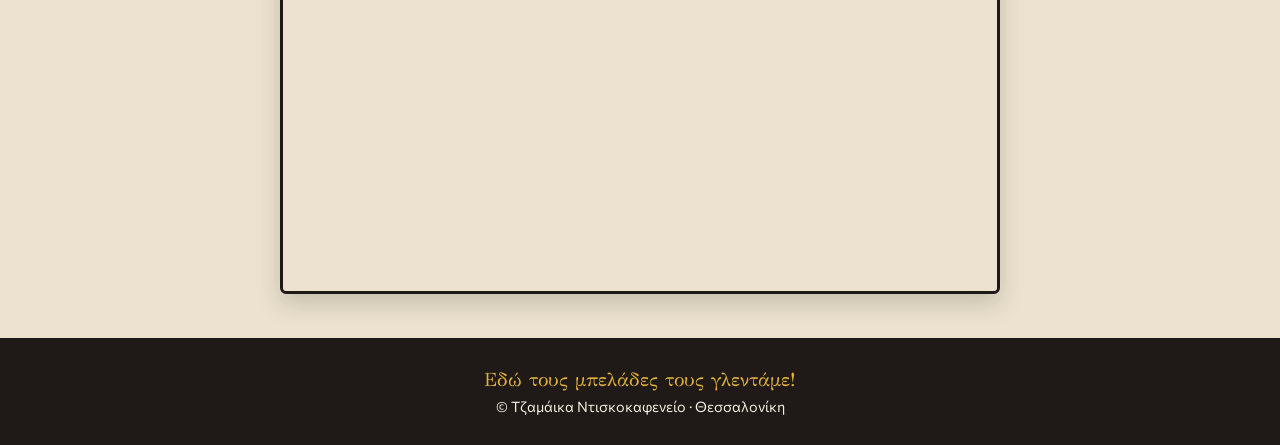
==== commit 18f7033b: "Add embedded Google Map to contact section Co-Authored-By: Claude Opus 5.5 <noreply@anthropic.com> C" ====
--- a/index.html
+++ b/index.html
@@ -112,6 +112,9 @@
   .sign dd a{color:var(--plaster)}
   .sign dd a:hover{color:var(--mustard)}
   @media (max-width:520px){.sign dl{grid-template-columns:1fr;gap:2px}.sign dd{margin-bottom:12px}}
+  .map{max-width:720px;margin:28px auto 0;border:3px solid var(--ink);border-radius:6px;overflow:hidden;box-shadow:0 10px 24px rgba(31,26,23,.18);line-height:0}
+  .map iframe{display:block;width:100%;height:380px;border:0}
+  @media (max-width:520px){.map iframe{height:300px}}
 
   footer{background:var(--ink);color:var(--plaster);text-align:center;padding:26px 0;font-size:.9rem}
   footer .serif{font-size:1.2rem;color:var(--mustard)}
@@ -283,6 +286,9 @@
           <dd><a href="https://www.facebook.com/jamaicaskg/" target="_blank" rel="noopener">Facebook</a> &nbsp;·&nbsp; <a href="https://www.instagram.com/jamaica_skg/" target="_blank" rel="noopener">Instagram</a></dd>
         </dl>
       </div>
+      <div class="map">
+        <iframe src="https://maps.google.com/maps?q=%CE%9B%CE%B5%CF%89%CF%86.+%CE%92%CE%B1%CF%83%CE%B9%CE%BB%CE%AD%CF%89%CF%82+%CE%93%CE%B5%CF%89%CF%81%CE%B3%CE%AF%CE%BF%CF%85+44%2C+%CE%98%CE%B5%CF%83%CF%83%CE%B1%CE%BB%CE%BF%CE%BD%CE%AF%CE%BA%CE%B7&hl=el&z=17&output=embed" title="Χάρτης: Λεωφ. Βασιλέως Γεωργίου 44, Θεσσαλονίκη" loading="lazy" referrerpolicy="no-referrer-when-downgrade" allowfullscreen></iframe>
+      </div>
     </div>
   </section>
 </main>
